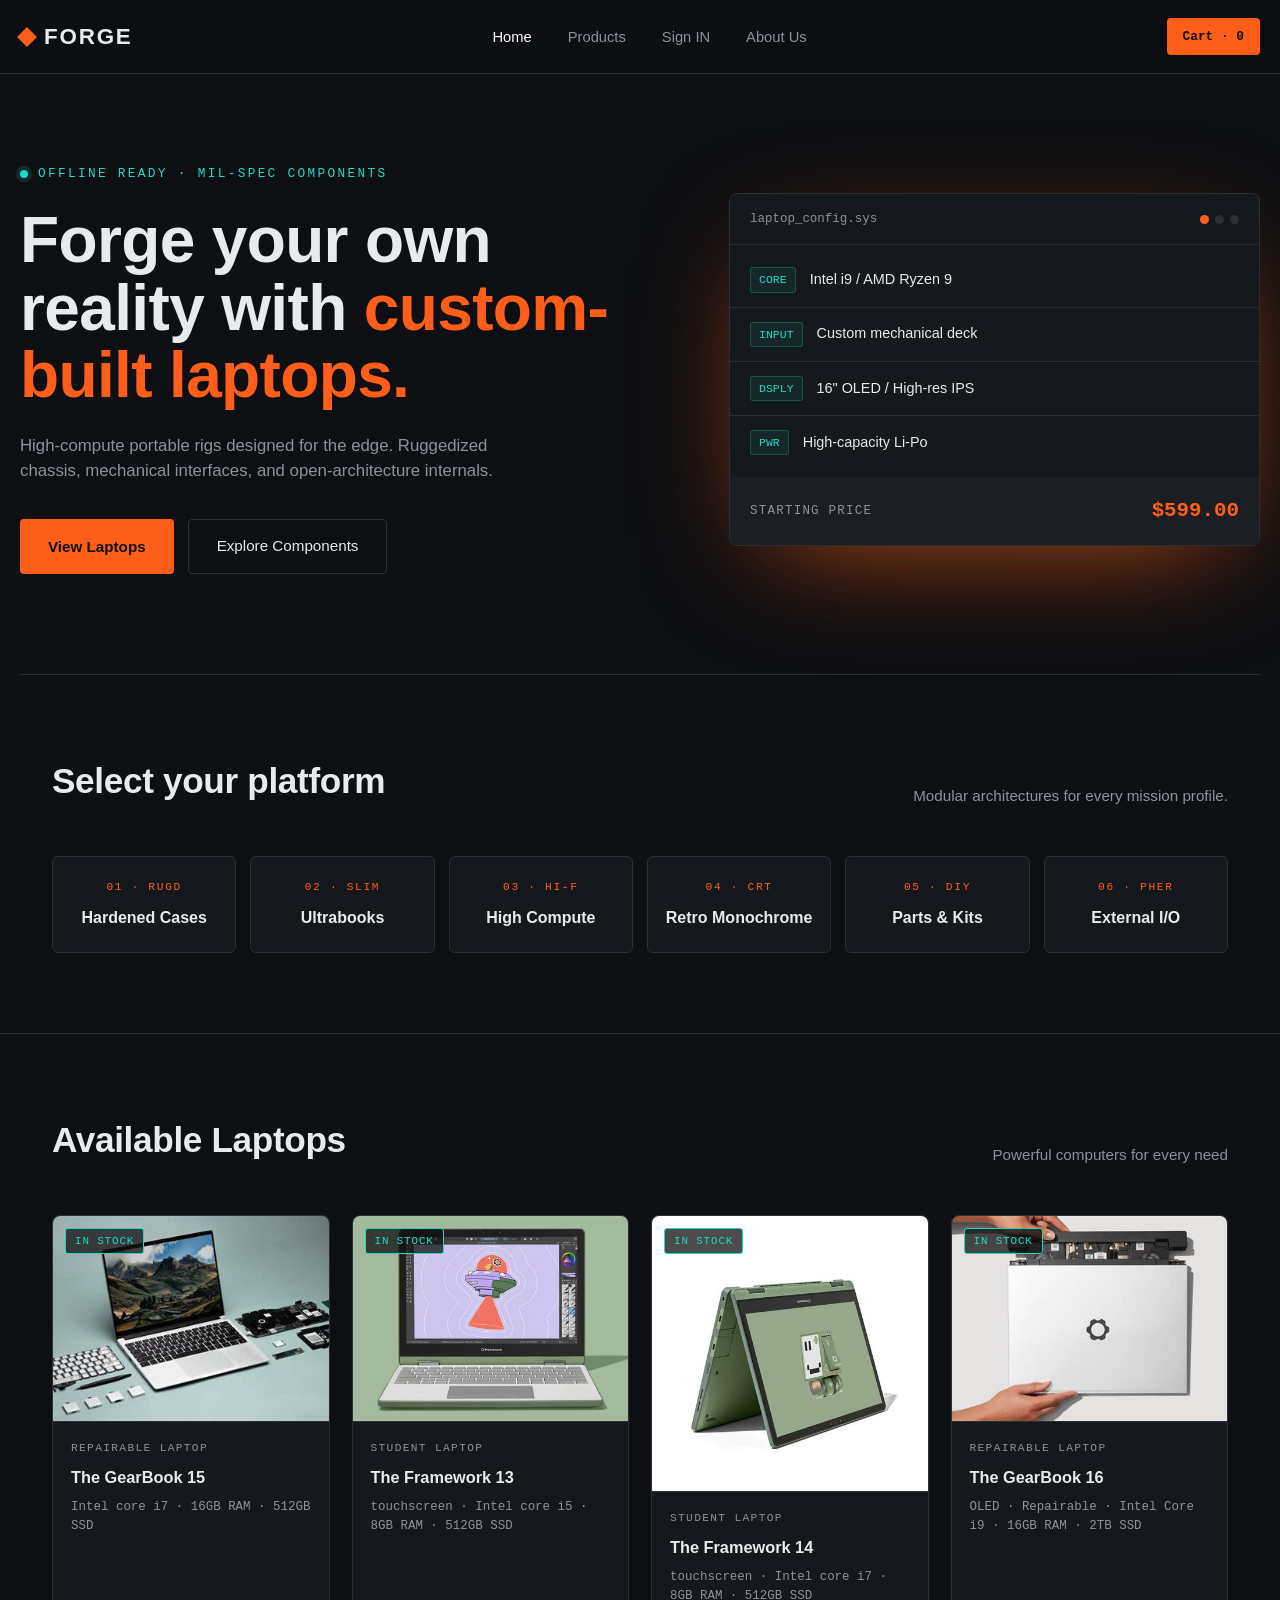
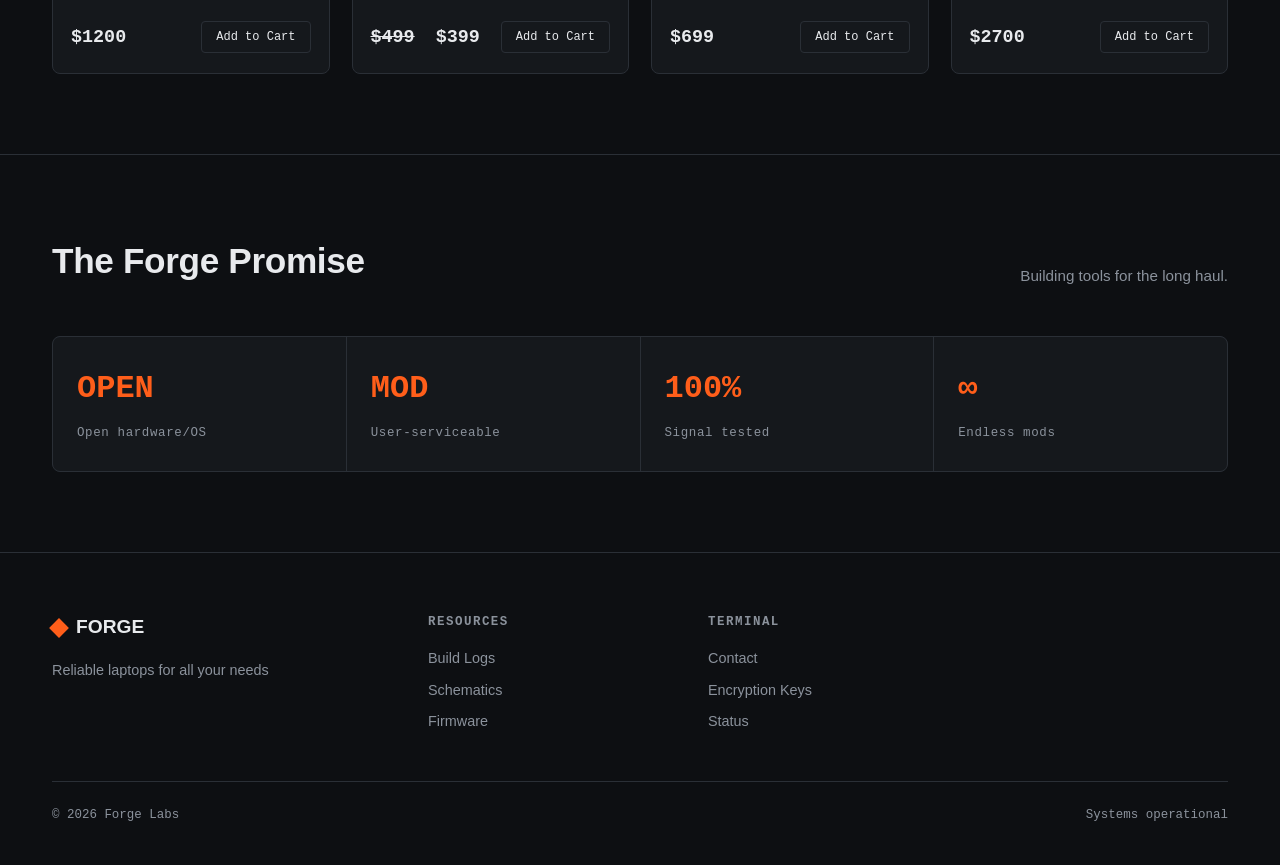
==== index.html @ afc095fb "finalizing the project" ====
<!doctype html>
<html lang="en">
    <head>
        <meta charset="UTF-8" />
        <meta name="viewport" content="width=device-width, initial-scale=1.0" />
        <title>FORGE — Laptops</title>
        <link rel="stylesheet" href="style.css" type="text/css" />
        <link rel="icon" href="public/favicon.svg" />
    </head>
    <body>
        <header>
            <div class="container nav">
                <a href="#top" class="logo">
                    <span class="logo-mark"></span>
                    FORGE
                </a>
                <nav class="nav-links">
                    <a href="index.html" style="color: #ffffff">Home</a>
                    <a href="Pages/shop.html">Products</a>
                    <a href="Pages/signin.html">Sign IN</a>
                    <a href="Pages/about.html">About Us</a>
                </nav>
                <div class="nav-actions">
                    <a href="Pages/cart.html" class="cart-btn"
                        >Cart · <span class="cart-count">0</span></a
                    >
                </div>
            </div>
        </header>

        <main id="top">
            <section class="hero container">
                <div>
                    <div class="eyebrow">
                        Offline ready · Mil-spec components
                    </div>
                    <h1>
                        Forge your own reality with
                        <span>custom-built laptops.</span>
                    </h1>
                    <p>
                        High-compute portable rigs designed for the edge.
                        Ruggedized chassis, mechanical interfaces, and
                        open-architecture internals.
                    </p>
                    <div class="hero-cta">
                        <button class="btn-primary">View Laptops</button>
                        <a href="#categories" class="btn-secondary"
                            >Explore Components</a
                        >
                    </div>
                </div>

                <div class="build-card">
                    <div class="build-card-head">
                        <span>laptop_config.sys</span>
                        <div class="dots">
                            <span></span><span></span><span></span>
                        </div>
                    </div>
                    <div class="build-rows">
                        <div class="build-row">
                            <span class="part-type">CORE</span>
                            <span class="part-name"
                                >Intel i9 / AMD Ryzen 9</span
                            >
                        </div>
                        <div class="build-row">
                            <span class="part-type">INPUT</span>
                            <span class="part-name"
                                >Custom mechanical deck</span
                            >
                        </div>
                        <div class="build-row">
                            <span class="part-type">DSPLY</span>
                            <span class="part-name"
                                >16" OLED / High-res IPS</span
                            >
                        </div>
                        <div class="build-row">
                            <span class="part-type">PWR</span>
                            <span class="part-name">High-capacity Li-Po</span>
                        </div>
                    </div>
                    <div class="build-total">
                        <span class="label">Starting price</span>
                        <span class="value">$599.00</span>
                    </div>
                </div>
            </section>

            <section class="section" id="categories">
                <div class="container">
                    <div class="section-head">
                        <h2>Select your platform</h2>
                        <p>Modular architectures for every mission profile.</p>
                    </div>
                    <div class="categories">
                        <a href="#products" class="category-card">
                            <span class="code">01 · RUGD</span>
                            <span class="name">Hardened Cases</span>
                        </a>
                        <a href="#products" class="category-card">
                            <span class="code">02 · SLIM</span>
                            <span class="name">Ultrabooks</span>
                        </a>
                        <a href="#products" class="category-card">
                            <span class="code">03 · HI-F</span>
                            <span class="name">High Compute</span>
                        </a>
                        <a href="#products" class="category-card">
                            <span class="code">04 · CRT</span>
                            <span class="name">Retro Monochrome</span>
                        </a>
                        <a href="#products" class="category-card">
                            <span class="code">05 · DIY</span>
                            <span class="name">Parts & Kits</span>
                        </a>
                        <a href="#products" class="category-card">
                            <span class="code">06 · PHER</span>
                            <span class="name">External I/O</span>
                        </a>
                    </div>
                </div>
            </section>

            <section class="section" id="products">
                <div class="container">
                    <div class="section-head">
                        <h2>Available Laptops</h2>
                        <p>Powerful computers for every need</p>
                    </div>
                    <div class="product-grid">
                        <article class="product-card">
                            <div class="product-image">
                                <img src="public/framework5.jpg" alt="Laptop" />
                                <span class="stock-tag">In stock</span>
                            </div>
                            <div class="product-info">
                                <span class="product-cat"
                                    >Repairable Laptop</span
                                >
                                <h3 class="product-name">The GearBook 15</h3>
                                <p class="product-specs">
                                    Intel core i7 · 16GB RAM · 512GB SSD
                                </p>
                                <div class="product-footer">
                                    <span class="product-price">$1200</span>
                                    <button class="add-btn">Add to Cart</button>
                                </div>
                            </div>
                        </article>

                        <article class="product-card">
                            <div class="product-image">
                                <img src="public/framework2.jpg" alt="Laptop" />
                                <span class="stock-tag">In stock</span>
                            </div>
                            <div class="product-info">
                                <span class="product-cat">Student Laptop</span>
                                <h3 class="product-name">The Framework 13</h3>
                                <p class="product-specs">
                                    touchscreen · Intel core i5 · 8GB RAM ·
                                    512GB SSD
                                </p>
                                <div class="product-footer">
                                    <s
                                        ><span class="product-price"
                                            >$499</span
                                        ></s
                                    >
                                    <span class="product-price">$399</span>
                                    <button class="add-btn">Add to Cart</button>
                                </div>
                            </div>
                        </article>

                        <article class="product-card">
                            <div class="product-image">
                                <img
                                    src="public/frameworkgreen.jpg"
                                    alt="Laptop"
                                />
                                <span class="stock-tag">In stock</span>
                            </div>
                            <div class="product-info">
                                <span class="product-cat">Student Laptop</span>
                                <h3 class="product-name">The Framework 14</h3>
                                <p class="product-specs">
                                    touchscreen · Intel core i7 · 8GB RAM ·
                                    512GB SSD
                                </p>
                                <div class="product-footer">
                                    <span class="product-price">$699</span>
                                    <button class="add-btn">Add to Cart</button>
                                </div>
                            </div>
                        </article>

                        <article class="product-card">
                            <div class="product-image">
                                <img src="public/framework4.jpg" alt="Laptop" />
                                <span class="stock-tag">In stock</span>
                            </div>
                            <div class="product-info">
                                <span class="product-cat"
                                    >Repairable Laptop</span
                                >
                                <h3 class="product-name">The GearBook 16</h3>
                                <p class="product-specs">
                                    OLED · Repairable · Intel Core i9 · 16GB RAM
                                    · 2TB SSD
                                </p>
                                <div class="product-footer">
                                    <span class="product-price">$2700</span>
                                    <button class="add-btn">Add to Cart</button>
                                </div>
                            </div>
                        </article>
                    </div>
                </div>
            </section>

            <section class="section" id="specs">
                <div class="container">
                    <div class="section-head">
                        <h2>The Forge Promise</h2>
                        <p>Building tools for the long haul.</p>
                    </div>
                    <div class="specs-strip">
                        <div class="spec-item">
                            <span class="num">OPEN</span>
                            <span class="label">Open hardware/OS</span>
                        </div>
                        <div class="spec-item">
                            <span class="num">MOD</span>
                            <span class="label">User-serviceable</span>
                        </div>
                        <div class="spec-item">
                            <span class="num">100%</span>
                            <span class="label">Signal tested</span>
                        </div>
                        <div class="spec-item">
                            <span class="num">∞</span>
                            <span class="label">Endless mods</span>
                        </div>
                    </div>
                </div>
            </section>
        </main>

        <footer id="contact">
            <div class="container">
                <div class="footer-grid">
                    <div>
                        <h3><span class="logo-mark"></span> FORGE</h3>
                        <p>Reliable laptops for all your needs</p>
                    </div>
                    <div class="footer-col">
                        <h4>Resources</h4>
                        <ul>
                            <li><a href="#">Build Logs</a></li>
                            <li><a href="#">Schematics</a></li>
                            <li><a href="#">Firmware</a></li>
                        </ul>
                    </div>
                    <div class="footer-col">
                        <h4>Terminal</h4>
                        <ul>
                            <li><a href="#">Contact</a></li>
                            <li><a href="#">Encryption Keys</a></li>
                            <li><a href="#">Status</a></li>
                        </ul>
                    </div>
                </div>
                <div class="footer-bottom">
                    <span>© 2026 Forge Labs</span>
                    <span>Systems operational</span>
                </div>
            </div>
        </footer>
        <script src="../src/script.js?v=2"></script>
    </body>
</html>
---- style.css ----
:root {
    --bg: #0d0f12;
    --bg-panel: #15181c;
    --bg-panel-2: #1b1f24;
    --line: #2a2f36;
    --text: #e8eaed;
    --text-dim: #8b929c;
    --accent: #ff5e1a;
    --accent-dim: #ad3f12;
    --teal: #1fd9c4;
    --font-display: "Space Grotesk", sans-serif;
    --font-body: "Inter", sans-serif;
    --font-mono: "JetBrains Mono", monospace;
}

* {
    margin: 0;
    padding: 0;
    box-sizing: border-box;
}

html {
    scroll-behavior: smooth;
}

body {
    background: var(--bg);
    color: var(--text);
    font-family: var(--font-body);
    line-height: 1.5;
}

a {
    color: inherit;
    text-decoration: none;
}

img {
    max-width: 100%;
    display: block;
}

:focus-visible {
    outline: 2px solid var(--accent);
    outline-offset: 2px;
}

.container {
    max-width: 1240px;
    margin: 0 auto;
    padding: 0 32px;
}

header {
    position: sticky;
    top: 0;
    z-index: 100;
    background: rgba(13, 15, 18, 0.9);
    backdrop-filter: blur(10px);
    border-bottom: 1px solid var(--line);
}

.nav {
    display: flex;
    align-items: center;
    justify-content: space-between;
    padding: 18px 0;
}

.logo {
    font-family: var(--font-display);
    font-weight: 700;
    font-size: 1.4rem;
    letter-spacing: 0.08em;
    display: flex;
    align-items: center;
    gap: 10px;
}

.logo-mark {
    width: 14px;
    height: 14px;
    background: var(--accent);
    transform: rotate(45deg);
    flex-shrink: 0;
}

.nav-links {
    display: flex;
    gap: 36px;
    font-size: 0.92rem;
    color: var(--text-dim);
}

.nav-links a {
    transition: color 0.15s ease;
}
.nav-links a:hover {
    color: var(--text);
}

.nav-actions {
    display: flex;
    align-items: center;
    gap: 18px;
}

.icon-btn {
    font-family: var(--font-mono);
    font-size: 0.8rem;
    color: var(--text-dim);
    border: 1px solid var(--line);
    padding: 8px 14px;
    border-radius: 4px;
    transition:
        border-color 0.15s ease,
        color 0.15s ease;
}
.icon-btn:hover {
    border-color: var(--accent);
    color: var(--text);
}

.cart-btn {
    font-family: var(--font-mono);
    font-size: 0.8rem;
    background: var(--accent);
    color: #0d0f12;
    padding: 9px 16px;
    border-radius: 4px;
    font-weight: 700;
    border: none;
    cursor: pointer;
    transition: background 0.15s ease;
}
.cart-btn:hover {
    background: #ff7438;
}

.hero {
    display: grid;
    grid-template-columns: 1.1fr 0.9fr;
    gap: 60px;
    align-items: center;
    padding: 90px 0 100px;
    border-bottom: 1px solid var(--line);
}

.eyebrow {
    font-family: var(--font-mono);
    color: var(--teal);
    font-size: 0.8rem;
    letter-spacing: 0.18em;
    text-transform: uppercase;
    display: flex;
    align-items: center;
    gap: 10px;
    margin-bottom: 24px;
}
.eyebrow::before {
    content: "";
    display: inline-block;
    width: 8px;
    height: 8px;
    background: var(--teal);
    border-radius: 50%;
    box-shadow: 0 0 0 4px rgba(31, 217, 196, 0.15);
}

.hero h1 {
    font-family: var(--font-display);
    font-size: clamp(2.6rem, 5vw, 4.4rem);
    font-weight: 700;
    line-height: 1.05;
    letter-spacing: -0.01em;
    margin-bottom: 24px;
}

.hero h1 span {
    color: var(--accent);
}

.hero p {
    color: var(--text-dim);
    font-size: 1.05rem;
    max-width: 480px;
    margin-bottom: 36px;
}

.hero-cta {
    display: flex;
    gap: 14px;
}

.btn-primary {
    background: var(--accent);
    color: #0d0f12;
    font-weight: 600;
    padding: 15px 28px;
    border-radius: 4px;
    border: none;
    font-size: 0.95rem;
    cursor: pointer;
    transition:
        background 0.15s ease,
        transform 0.15s ease;
}
.btn-primary:hover {
    background: #ff7438;
    transform: translateY(-1px);
}

.btn-secondary {
    border: 1px solid var(--line);
    color: var(--text);
    padding: 15px 28px;
    border-radius: 4px;
    font-size: 0.95rem;
    font-weight: 500;
    transition: border-color 0.15s ease;
}
.btn-secondary:hover {
    border-color: var(--text-dim);
}

.build-card {
    background: var(--bg-panel);
    border: 1px solid var(--line);
    border-radius: 8px;
    overflow: hidden;
    box-shadow: 0px 30px 120px -40px rgba(254, 94, 26, 0.79);
}

.build-card-head {
    display: flex;
    justify-content: space-between;
    align-items: center;
    padding: 16px 20px;
    border-bottom: 1px solid var(--line);
    font-family: var(--font-mono);
    font-size: 0.78rem;
    color: var(--text-dim);
}

.build-card-head .dots {
    display: flex;
    gap: 6px;
}
.build-card-head .dots span {
    width: 9px;
    height: 9px;
    border-radius: 50%;
    background: var(--line);
}
.build-card-head .dots span:first-child {
    background: var(--accent);
}

.build-rows {
    padding: 8px 0;
}

.build-row {
    display: flex;
    justify-content: space-between;
    align-items: center;
    padding: 14px 20px;
    border-bottom: 1px solid var(--line);
    font-size: 0.9rem;
}
.build-row:last-of-type {
    border-bottom: none;
}

.build-row .part-type {
    font-family: var(--font-mono);
    font-size: 0.72rem;
    color: var(--teal);
    background: rgba(31, 217, 196, 0.08);
    border: 1px solid rgba(31, 217, 196, 0.25);
    padding: 3px 8px;
    border-radius: 3px;
    margin-right: 14px;
    flex-shrink: 0;
}

.build-row .part-name {
    flex: 1;
    color: var(--text);
}

.build-row .part-price {
    font-family: var(--font-mono);
    color: var(--text-dim);
}

.build-total {
    display: flex;
    justify-content: space-between;
    align-items: center;
    padding: 18px 20px;
    background: var(--bg-panel-2);
    font-family: var(--font-mono);
}

.build-total .label {
    font-size: 0.78rem;
    color: var(--text-dim);
    letter-spacing: 0.1em;
    text-transform: uppercase;
}

.build-total .value {
    font-size: 1.3rem;
    font-weight: 700;
    color: var(--accent);
}

.section {
    padding: 80px 0;
    border-bottom: 1px solid var(--line);
}

.section-head {
    display: flex;
    justify-content: space-between;
    align-items: flex-end;
    margin-bottom: 48px;
    gap: 24px;
    flex-wrap: wrap;
}

.section-head h2 {
    font-family: var(--font-display);
    font-size: 2.2rem;
    font-weight: 700;
    letter-spacing: -0.01em;
}

.section-head p {
    color: var(--text-dim);
    max-width: 420px;
    font-size: 0.95rem;
}

.categories {
    display: grid;
    grid-template-columns: repeat(6, 1fr);
    gap: 14px;
}

.category-card {
    background: var(--bg-panel);
    border: 1px solid var(--line);
    border-radius: 6px;
    padding: 22px 16px;
    text-align: center;
    transition:
        border-color 0.15s ease,
        transform 0.15s ease;
}
.category-card:hover {
    border-color: var(--accent);
    transform: translateY(-3px);
}

.category-card .code {
    font-family: var(--font-mono);
    font-size: 0.7rem;
    color: var(--accent);
    letter-spacing: 0.15em;
    display: block;
    margin-bottom: 10px;
}

.category-card .name {
    font-family: var(--font-display);
    font-weight: 600;
    font-size: 1rem;
}

.product-grid {
    display: grid;
    grid-template-columns: repeat(4, 1fr);
    gap: 22px;
}

.product-card {
    background: var(--bg-panel);
    border: 1px solid var(--line);
    border-radius: 8px;
    overflow: hidden;
    display: flex;
    flex-direction: column;
    transition:
        border-color 0.15s ease,
        transform 0.15s ease;
}
.product-card:hover {
    border-color: #3a4148;
    transform: translateY(-4px);
}

.product-image {
    aspect-ratio: 4/3;
    background: #010101;
    position: relative;
    display: flex;
    align-items: center;
    justify-content: center;
    border-bottom: 1px solid var(--line);
}

.product-image::before {
    content: attr(data-glyph);
    font-family: var(--font-display);
    font-size: 3rem;
    font-weight: 700;
    color: var(--line);
}

.product-image img {
    width: 100%;
    height: 100%;
    object-fit: cover;
    padding: 0px;
    transition: transform 0.3s ease;
}

.product-card:hover .product-image img {
    transform: scale(1.04);
}

.product-image::after {
    content: "";
    position: absolute;
    inset: 0;
    background: radial-gradient(
        ellipse at center,
        transparent 100%,
        rgba(13, 15, 18, 0.1) 100%
    );
    pointer-events: none;
}

.stock-tag {
    position: absolute;
    top: 12px;
    left: 12px;
    font-family: var(--font-mono);
    font-size: 0.68rem;
    letter-spacing: 0.08em;
    text-transform: uppercase;
    padding: 4px 9px;
    border-radius: 3px;
    background: rgba(16, 16, 16, 0.75);
    border: 1px solid rgba(31, 217, 196, 1);
    color: var(--teal);
}

.stock-tag.low {
    background: rgba(16, 16, 16, 0.75);
    border-color: rgba(255, 96, 26, 0.5);
    color: var(--accent);
}

.product-info {
    padding: 18px 18px 20px;
    display: flex;
    flex-direction: column;
    gap: 10px;
    flex: 1;
}

.product-cat {
    font-family: var(--font-mono);
    font-size: 0.7rem;
    color: var(--text-dim);
    letter-spacing: 0.12em;
    text-transform: uppercase;
}

.product-name {
    font-family: var(--font-display);
    font-weight: 600;
    font-size: 1.02rem;
    line-height: 1.3;
}

.product-specs {
    font-family: var(--font-mono);
    font-size: 0.78rem;
    color: var(--text-dim);
}

.product-footer {
    margin-top: auto;
    display: flex;
    justify-content: space-between;
    align-items: center;
    padding-top: 6px;
}

.product-price {
    font-family: var(--font-mono);
    font-size: 1.15rem;
    font-weight: 700;
}

.add-btn {
    font-family: var(--font-mono);
    font-size: 0.75rem;
    background: transparent;
    border: 1px solid var(--line);
    color: var(--text);
    padding: 8px 14px;
    border-radius: 4px;
    cursor: pointer;
    transition: all 0.15s ease;
}
.add-btn:hover {
    border-color: var(--accent);
    color: var(--accent);
}

.specs-strip {
    display: grid;
    grid-template-columns: repeat(4, 1fr);
    gap: 1px;
    background: var(--line);
    border: 1px solid var(--line);
    border-radius: 8px;
    overflow: hidden;
}

.spec-item {
    background: var(--bg-panel);
    padding: 28px 24px;
}

.spec-item .num {
    font-family: var(--font-mono);
    color: var(--accent);
    font-size: 2rem;
    font-weight: 700;
    display: block;
    margin-bottom: 6px;
}

.spec-item .label {
    font-family: var(--font-mono);
    font-size: 0.78rem;
    color: var(--text-dim);
    letter-spacing: 0.05em;
}

footer {
    padding: 60px 0 40px;
}

.footer-grid {
    display: grid;
    grid-template-columns: 1.4fr 1fr 1fr 1fr;
    gap: 40px;
    margin-bottom: 48px;
}

.footer-grid h3 {
    font-family: var(--font-display);
    font-size: 1.2rem;
    margin-bottom: 18px;
    display: flex;
    align-items: center;
    gap: 10px;
}

.footer-grid p {
    color: var(--text-dim);
    font-size: 0.9rem;
    max-width: 280px;
}

.footer-col h4 {
    font-family: var(--font-mono);
    font-size: 0.78rem;
    color: var(--text-dim);
    letter-spacing: 0.12em;
    text-transform: uppercase;
    margin-bottom: 16px;
}

.footer-col ul {
    list-style: none;
    display: flex;
    flex-direction: column;
    gap: 10px;
    font-size: 0.9rem;
}

.footer-col a {
    color: var(--text-dim);
    transition: color 0.15s ease;
}
.footer-col a:hover {
    color: var(--text);
}

.footer-bottom {
    border-top: 1px solid var(--line);
    padding-top: 24px;
    display: flex;
    justify-content: space-between;
    align-items: center;
    font-family: var(--font-mono);
    font-size: 0.78rem;
    color: var(--text-dim);
}

@media (max-width: 1024px) {
    .hero {
        grid-template-columns: 1fr;
        padding: 60px 0;
    }
    .hero p {
        max-width: none;
    }
    .categories {
        grid-template-columns: repeat(3, 1fr);
    }
    .product-grid {
        grid-template-columns: repeat(2, 1fr);
    }
    .specs-strip {
        grid-template-columns: repeat(2, 1fr);
    }
    .footer-grid {
        grid-template-columns: 1fr 1fr;
    }
    .nav-links {
        display: none;
    }
}

@media (max-width: 600px) {
    .container {
        padding: 0 20px;
    }
    .categories {
        grid-template-columns: repeat(2, 1fr);
    }
    .product-grid {
        grid-template-columns: 1fr;
    }
    .specs-strip {
        grid-template-columns: 1fr;
    }
    .footer-grid {
        grid-template-columns: 1fr;
    }
    .footer-bottom {
        flex-direction: column;
        gap: 10px;
        align-items: flex-start;
    }
    .hero-cta {
        flex-direction: column;
    }
    .btn-primary,
    .btn-secondary {
        text-align: center;
    }
}

@media (prefers-reduced-motion: reduce) {
    * {
        transition: none !important;
        scroll-behavior: auto !important;
    }
}
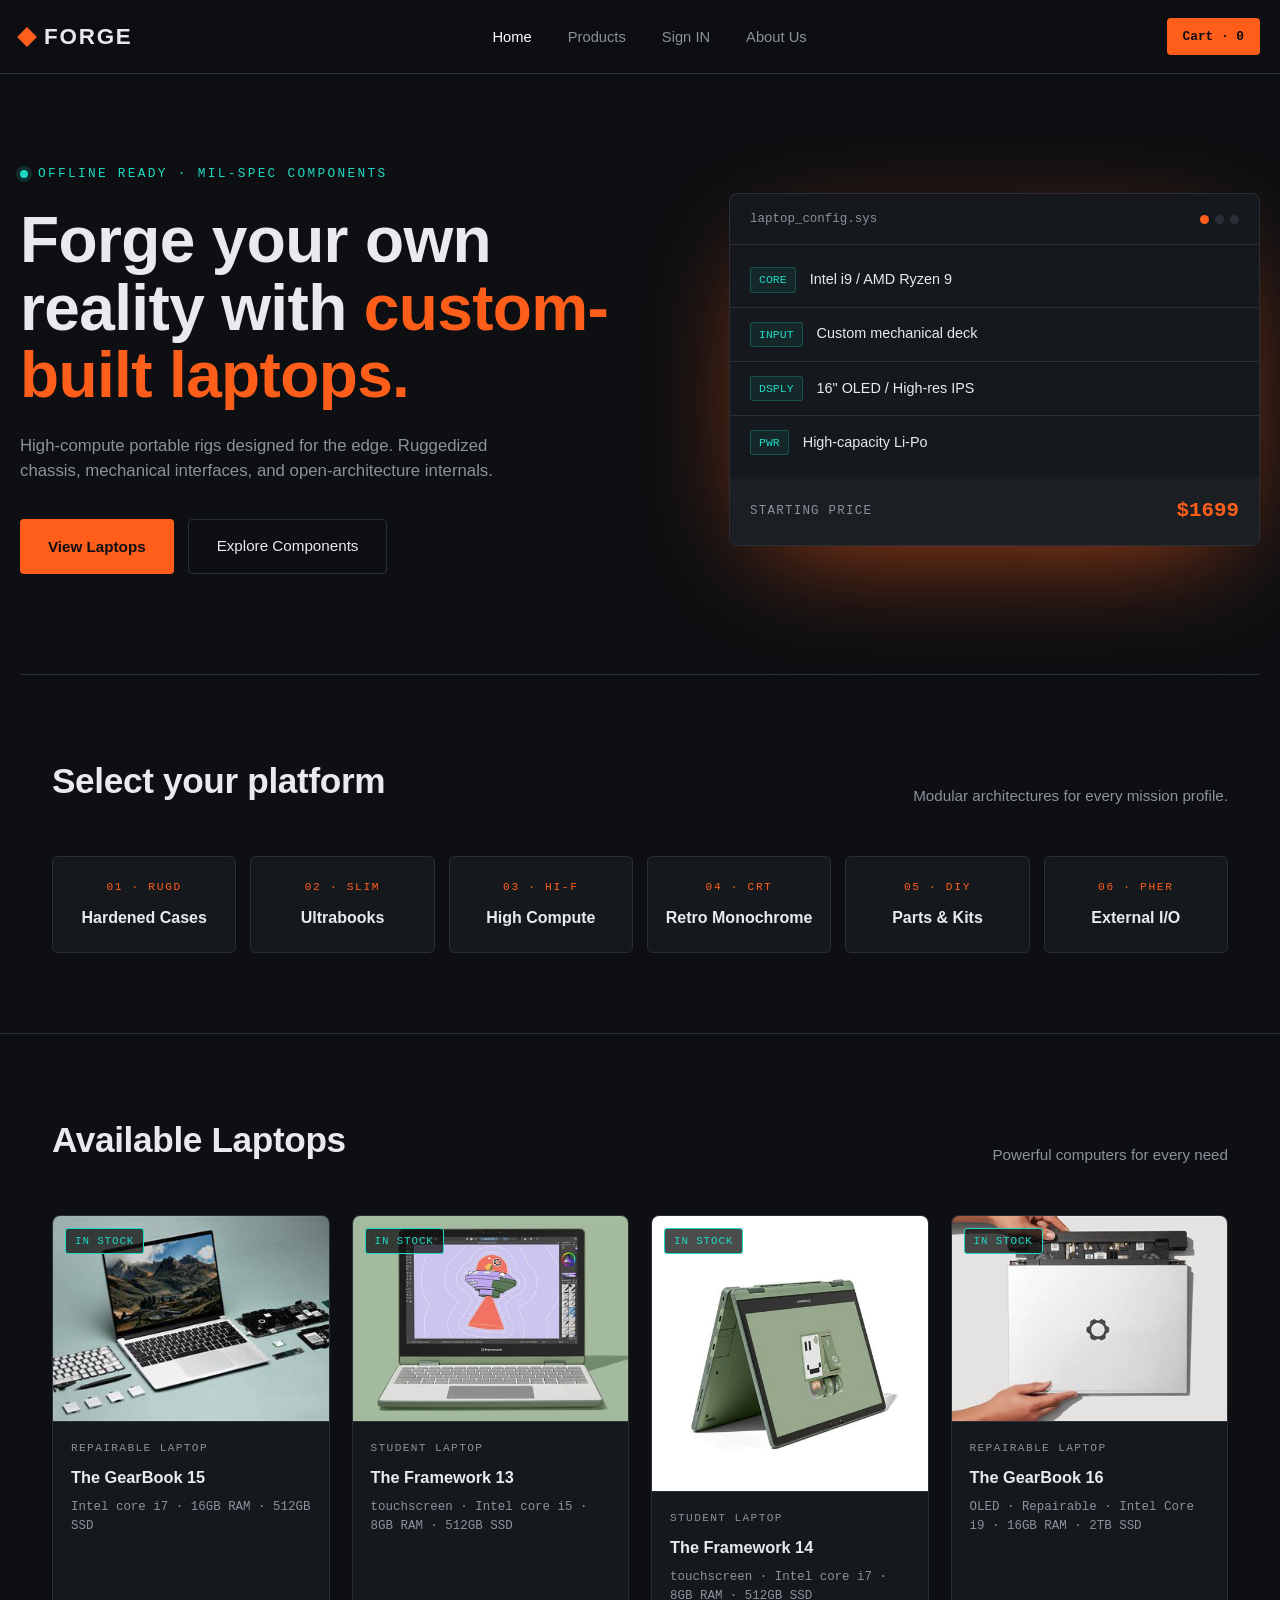
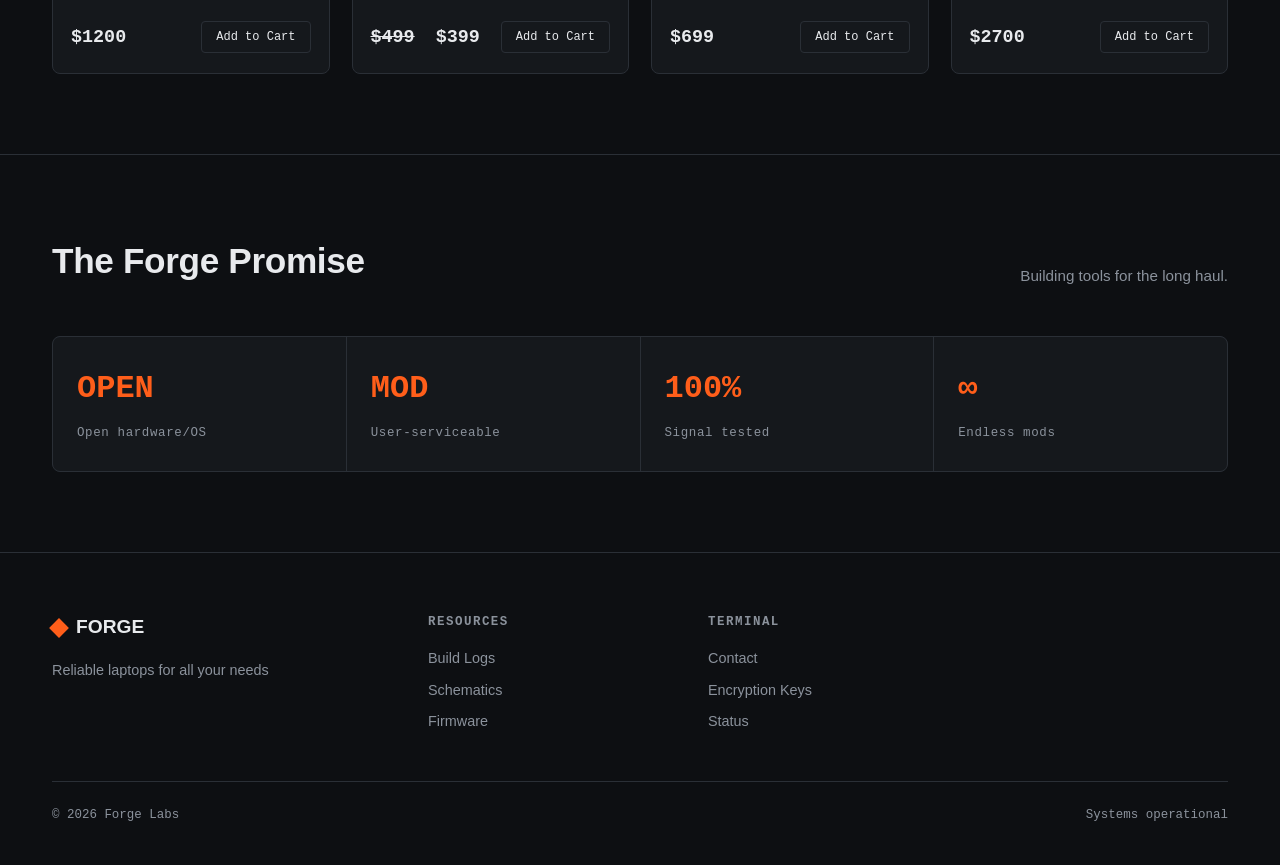
==== commit 43bea3fe: "Update Price" ====
--- a/index.html
+++ b/index.html
@@ -84,7 +84,7 @@
                     </div>
                     <div class="build-total">
                         <span class="label">Starting price</span>
-                        <span class="value">$599.00</span>
+                        <span class="value">$1699</span>
                     </div>
                 </div>
             </section>
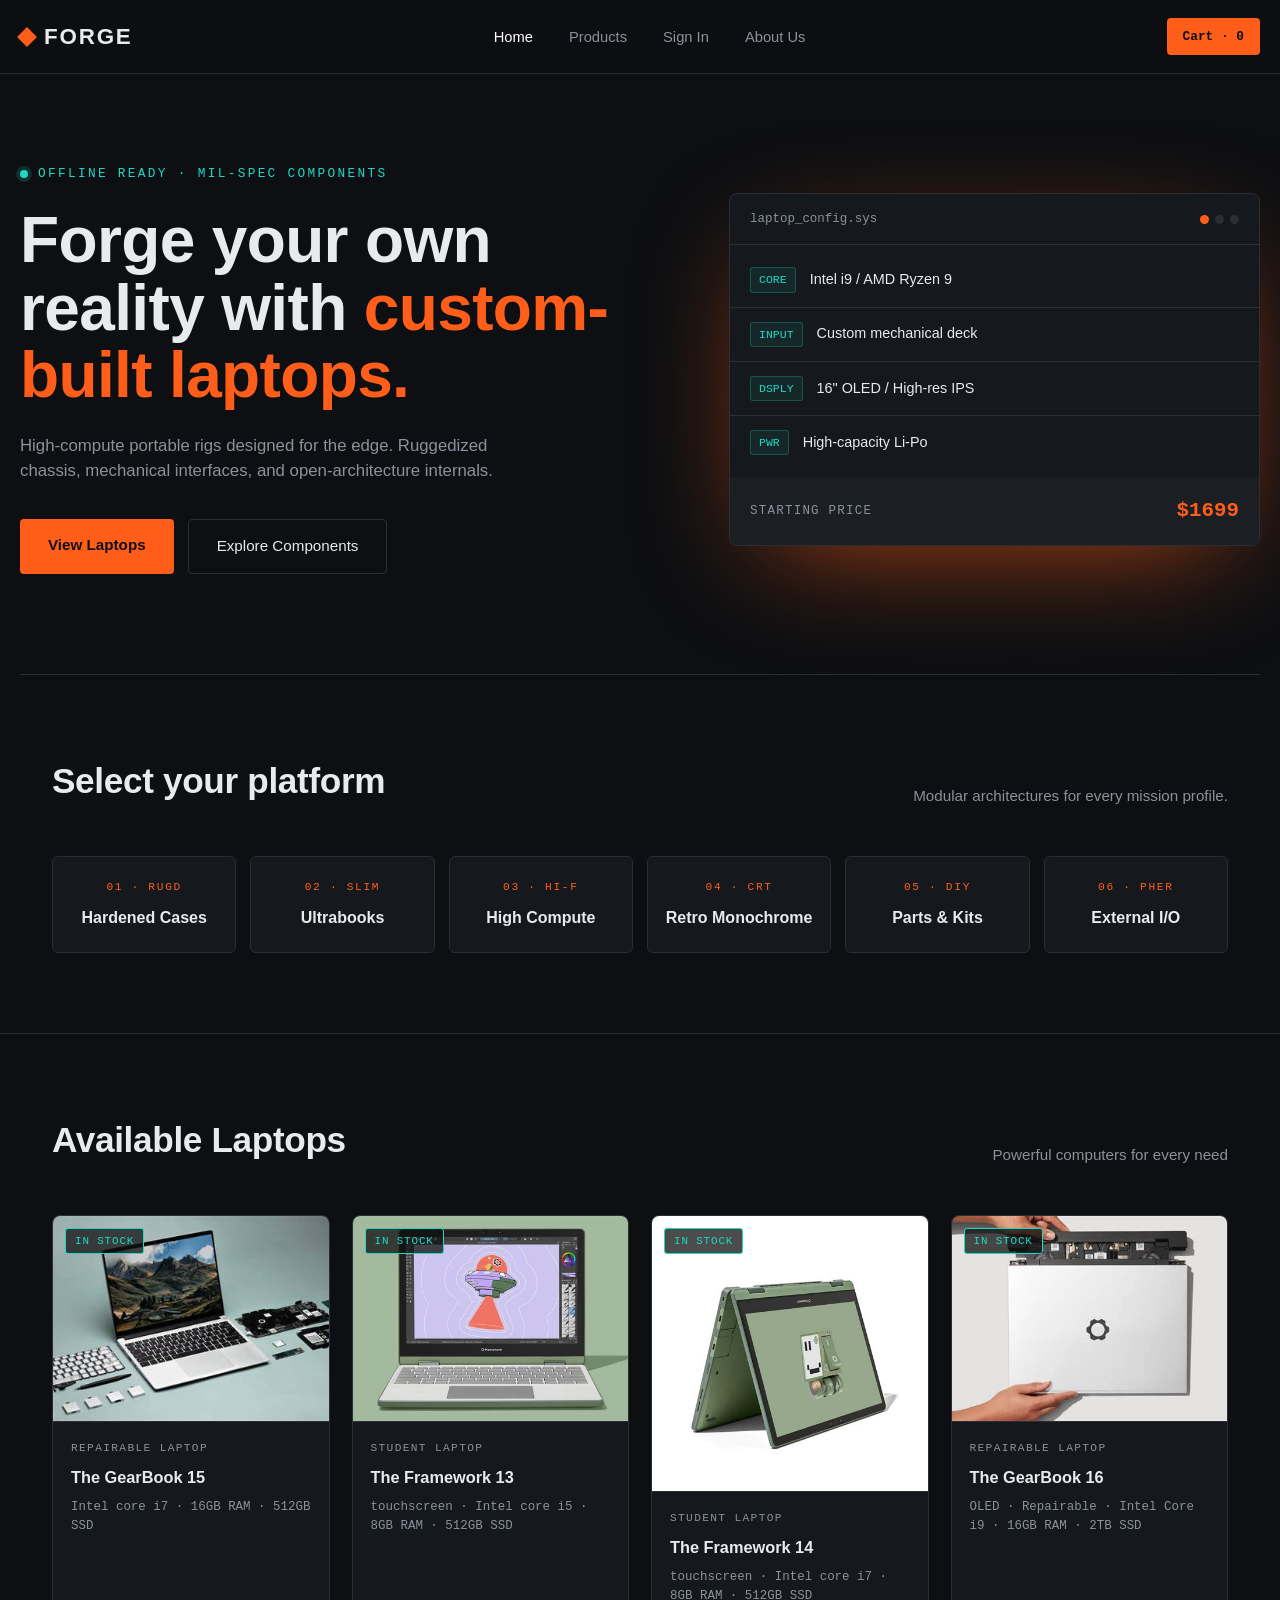
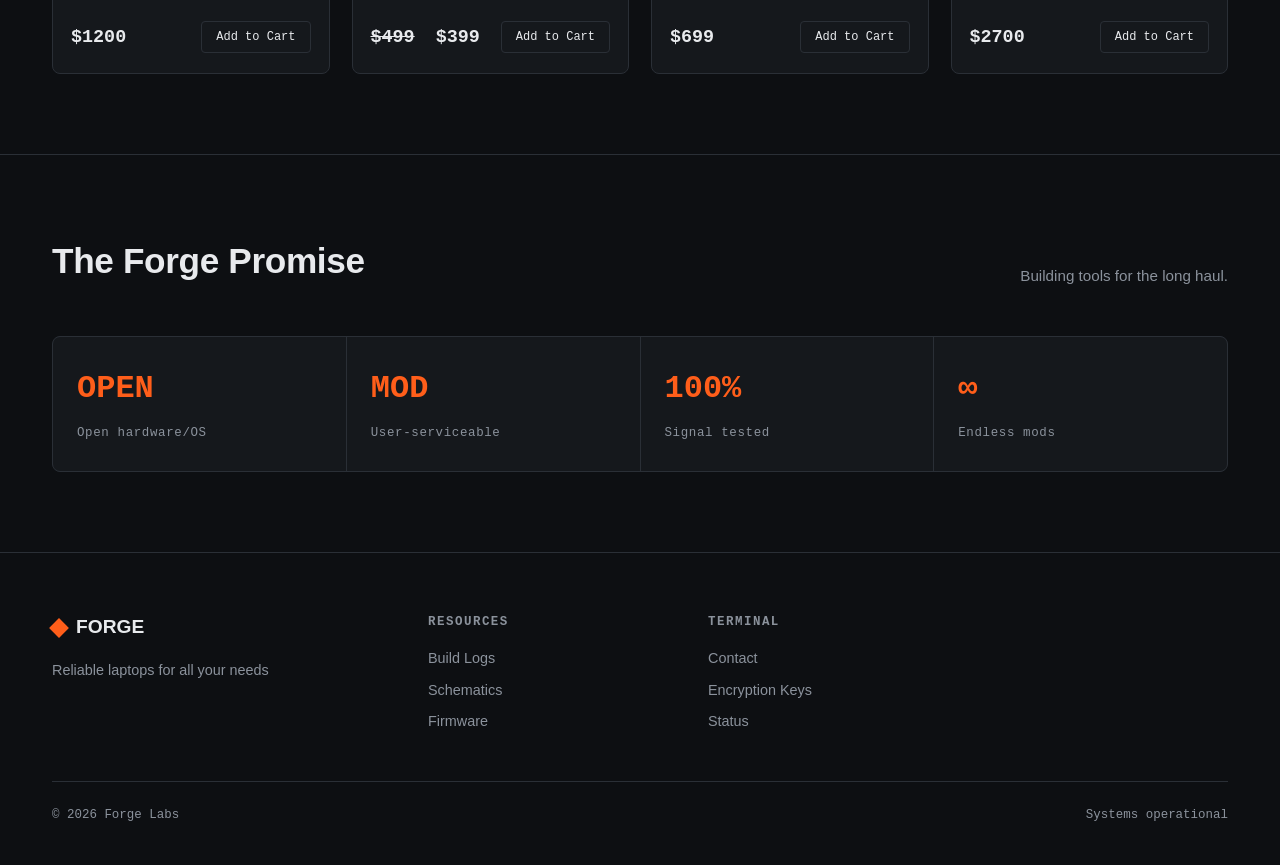
==== commit 200c709a: "trying claude solution" ====
--- a/index.html
+++ b/index.html
@@ -4,24 +4,24 @@
         <meta charset="UTF-8" />
         <meta name="viewport" content="width=device-width, initial-scale=1.0" />
         <title>FORGE — Laptops</title>
-        <link rel="stylesheet" href="style.css" type="text/css" />
-        <link rel="icon" href="public/favicon.svg" />
+        <link rel="stylesheet" href="/style.css" type="text/css" />
+        <link rel="icon" href="favicon.svg" />
     </head>
     <body>
         <header>
             <div class="container nav">
-                <a href="#top" class="logo">
+                <a href="index.html" class="logo">
                     <span class="logo-mark"></span>
                     FORGE
                 </a>
                 <nav class="nav-links">
-                    <a href="index.html" style="color: #ffffff">Home</a>
-                    <a href="Pages/shop.html">Products</a>
-                    <a href="Pages/signin.html">Sign IN</a>
-                    <a href="Pages/about.html">About Us</a>
+                    <a href="/index.html" style="color: #ffffff">Home</a>
+                    <a href="/Pages/shop.html">Products</a>
+                    <a href="/Pages/signin.html">Sign In</a>
+                    <a href="/Pages/about.html">About Us</a>
                 </nav>
                 <div class="nav-actions">
-                    <a href="Pages/cart.html" class="cart-btn"
+                    <a href="/Pages/cart.html" class="cart-btn"
                         >Cart · <span class="cart-count">0</span></a
                     >
                 </div>
@@ -44,7 +44,7 @@
                         open-architecture internals.
                     </p>
                     <div class="hero-cta">
-                        <button class="btn-primary">View Laptops</button>
+                        <a href="/Pages/shop.html" class="btn-primary" style="text-decoration:none;">View Laptops</a>
                         <a href="#categories" class="btn-secondary"
                             >Explore Components</a
                         >
@@ -133,7 +133,10 @@
                     <div class="product-grid">
                         <article class="product-card">
                             <div class="product-image">
-                                <img src="public/framework5.jpg" alt="Laptop" />
+                                <img
+                                    src="/public/framework5.jpg"
+                                    alt="Laptop"
+                                />
                                 <span class="stock-tag">In stock</span>
                             </div>
                             <div class="product-info">
@@ -153,7 +156,10 @@
 
                         <article class="product-card">
                             <div class="product-image">
-                                <img src="public/framework2.jpg" alt="Laptop" />
+                                <img
+                                    src="/public/framework2.jpg"
+                                    alt="Laptop"
+                                />
                                 <span class="stock-tag">In stock</span>
                             </div>
                             <div class="product-info">
@@ -178,7 +184,7 @@
                         <article class="product-card">
                             <div class="product-image">
                                 <img
-                                    src="public/frameworkgreen.jpg"
+                                    src="/public/frameworkgreen.jpg"
                                     alt="Laptop"
                                 />
                                 <span class="stock-tag">In stock</span>
@@ -199,7 +205,10 @@
 
                         <article class="product-card">
                             <div class="product-image">
-                                <img src="public/framework4.jpg" alt="Laptop" />
+                                <img
+                                    src="/public/framework4.jpg"
+                                    alt="Laptop"
+                                />
                                 <span class="stock-tag">In stock</span>
                             </div>
                             <div class="product-info">
@@ -279,6 +288,6 @@
                 </div>
             </div>
         </footer>
-        <script src="../src/script.js?v=2"></script>
+        <script src="/src/script.js?v=2"></script>
     </body>
 </html>
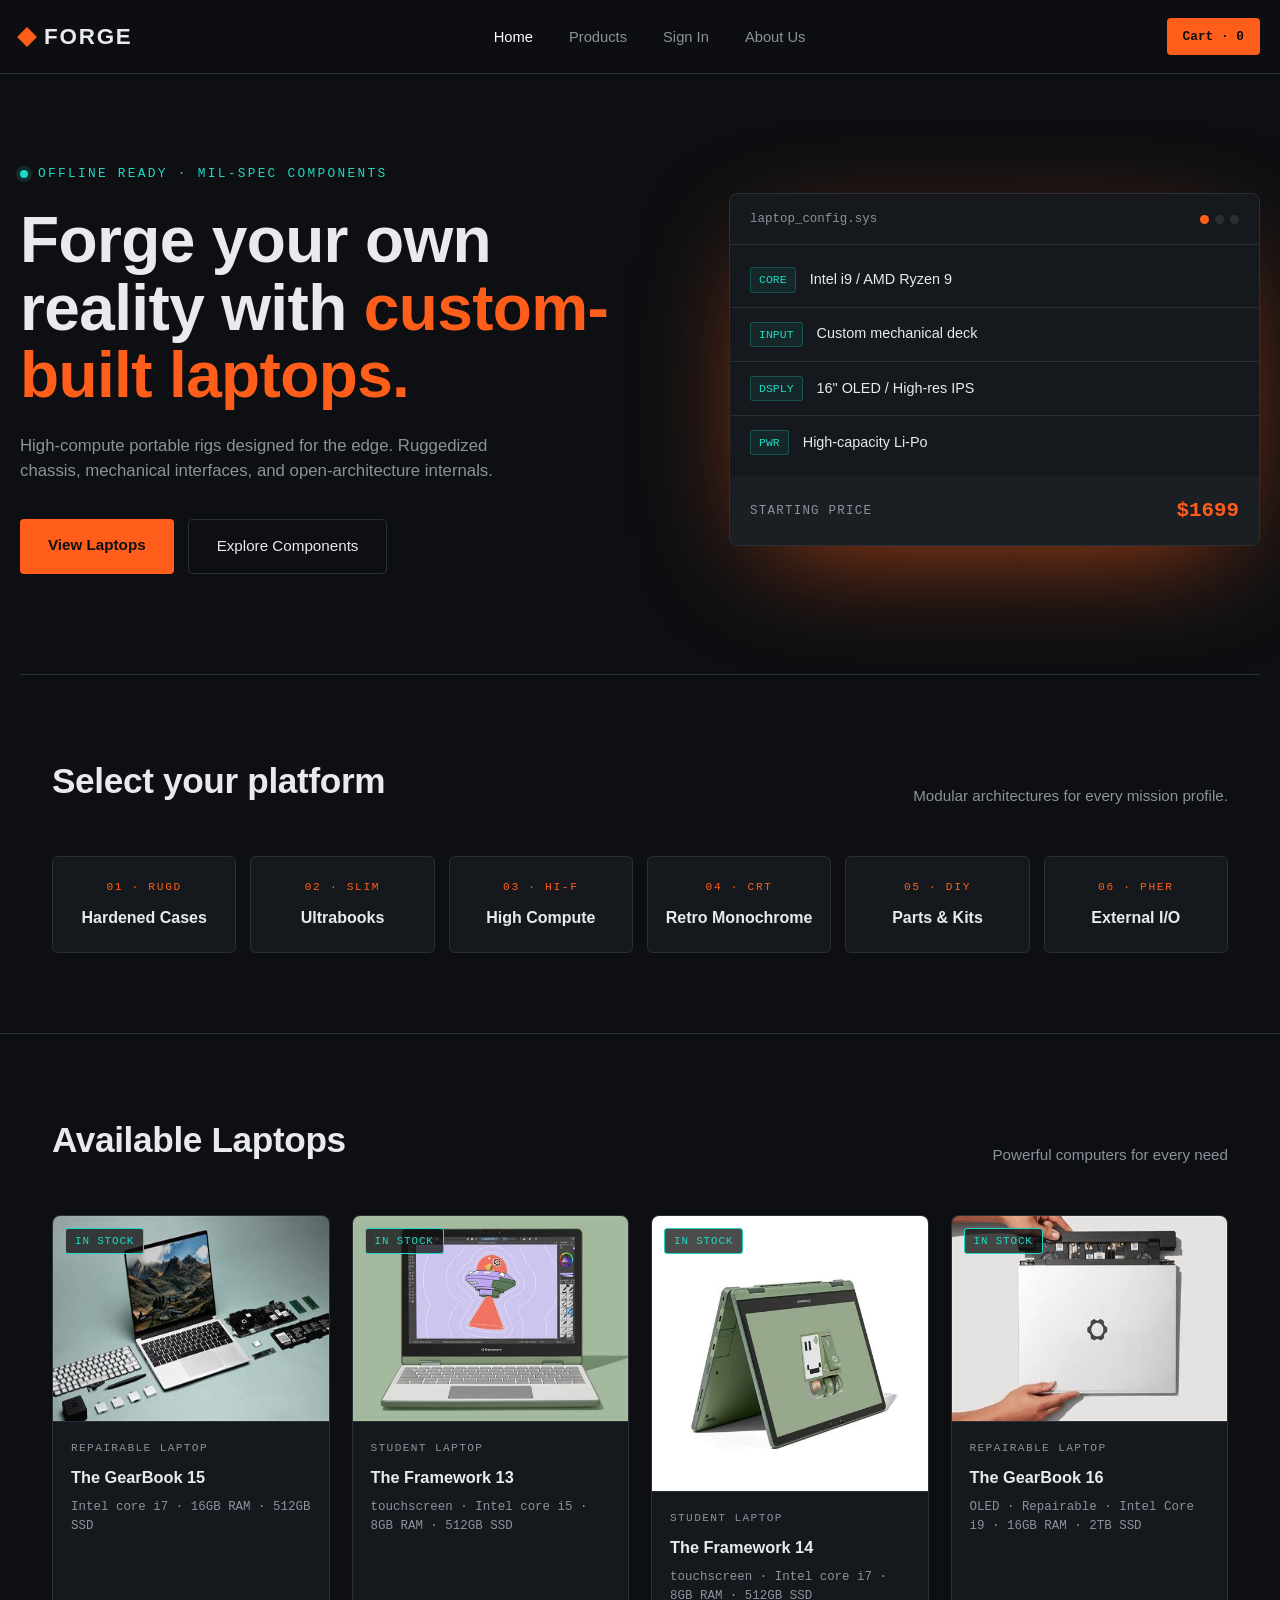
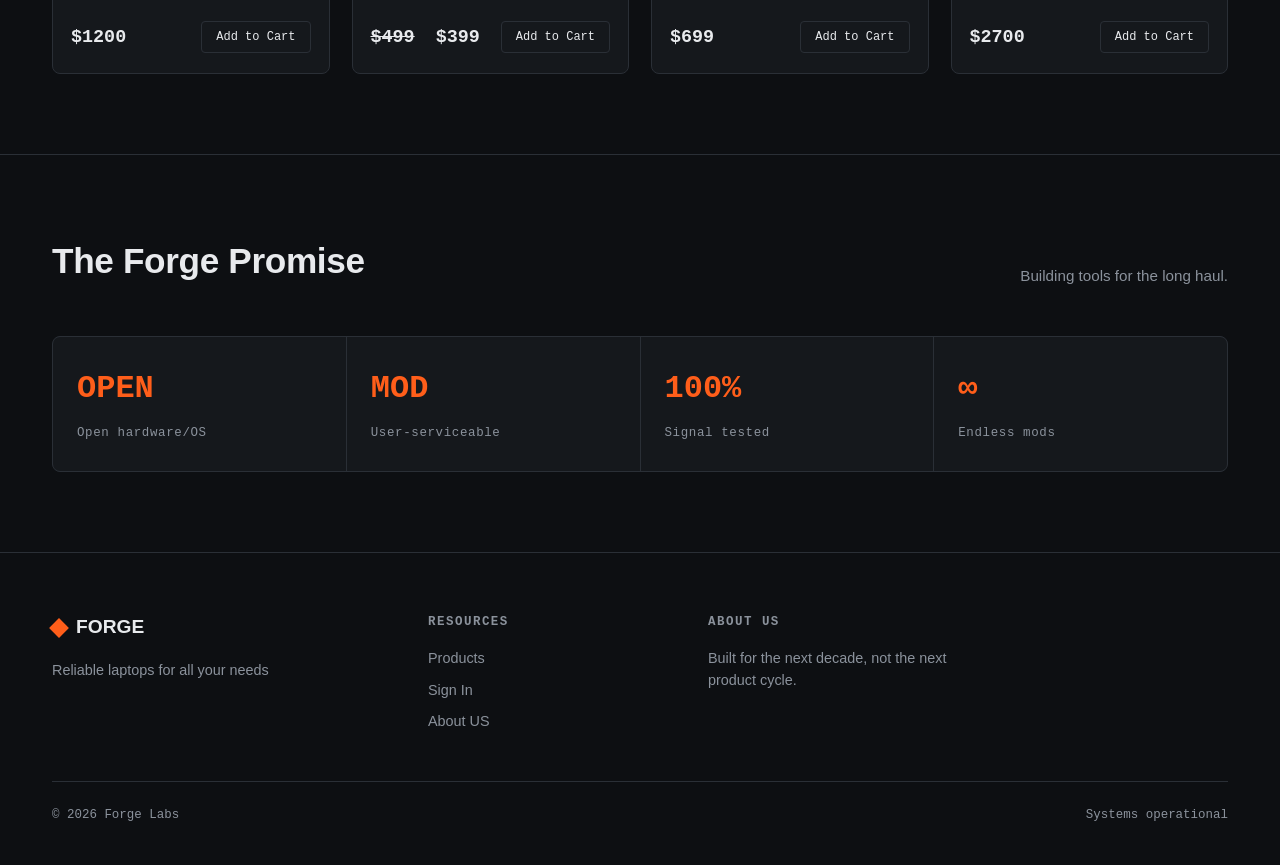
==== commit e88cd70e: "fixing links in the footer" ====
--- a/index.html
+++ b/index.html
@@ -44,7 +44,12 @@
                         open-architecture internals.
                     </p>
                     <div class="hero-cta">
-                        <a href="/Pages/shop.html" class="btn-primary" style="text-decoration:none;">View Laptops</a>
+                        <a
+                            href="/Pages/shop.html"
+                            class="btn-primary"
+                            style="text-decoration: none"
+                            >View Laptops</a
+                        >
                         <a href="#categories" class="btn-secondary"
                             >Explore Components</a
                         >
@@ -268,18 +273,17 @@
                     <div class="footer-col">
                         <h4>Resources</h4>
                         <ul>
-                            <li><a href="#">Build Logs</a></li>
-                            <li><a href="#">Schematics</a></li>
-                            <li><a href="#">Firmware</a></li>
+                            <li><a href="/Pages/shop.html">Products</a></li>
+                            <li><a href="/Pages/signin.html">Sign In</a></li>
+                            <li><a href="/Pages/about.html">About US</a></li>
                         </ul>
                     </div>
                     <div class="footer-col">
-                        <h4>Terminal</h4>
-                        <ul>
-                            <li><a href="#">Contact</a></li>
-                            <li><a href="#">Encryption Keys</a></li>
-                            <li><a href="#">Status</a></li>
-                        </ul>
+                        <h4>About US</h4>
+                        <p>
+                            Built for the next decade, not the next product
+                            cycle.
+                        </p>
                     </div>
                 </div>
                 <div class="footer-bottom">
--- a/style.css
+++ b/style.css
@@ -422,7 +422,6 @@
 .product-image img {
     width: 100%;
     height: 100%;
-    object-fit: cover;
     padding: 0px;
     transition: transform 0.3s ease;
 }
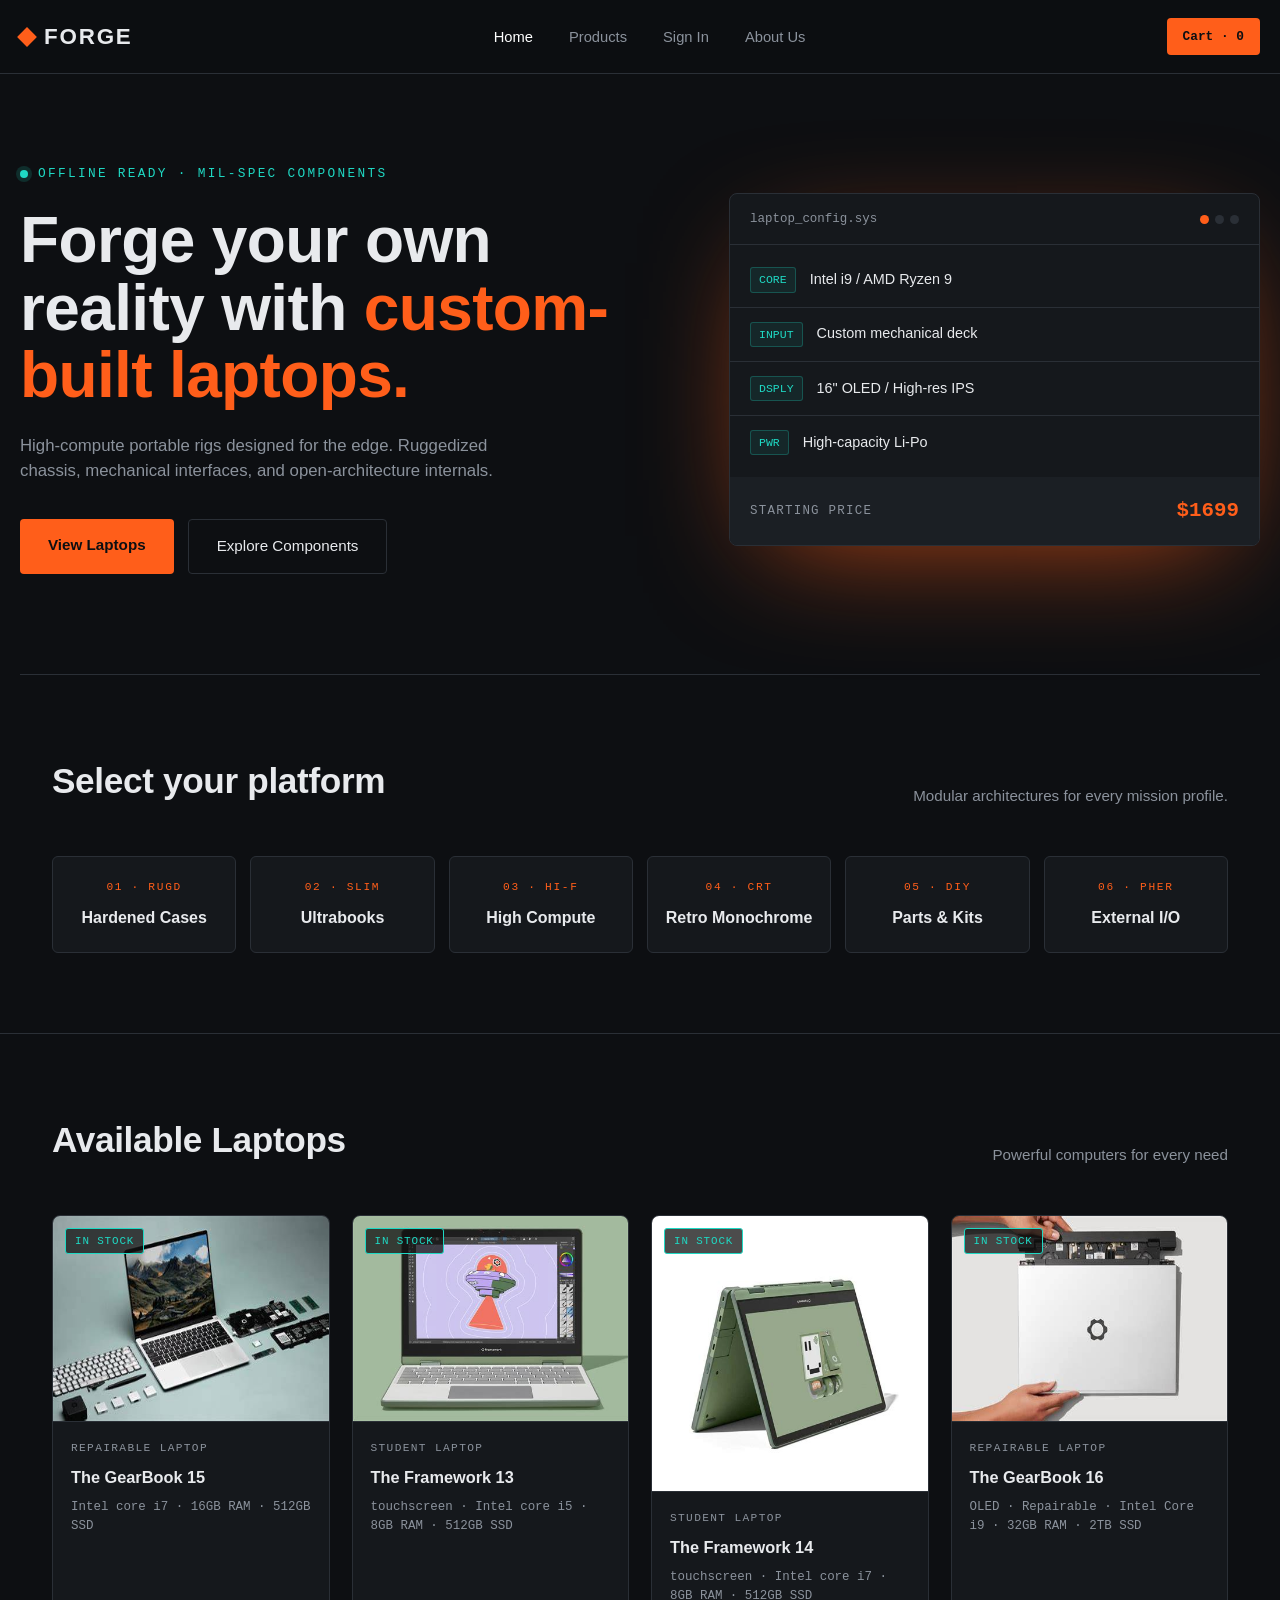
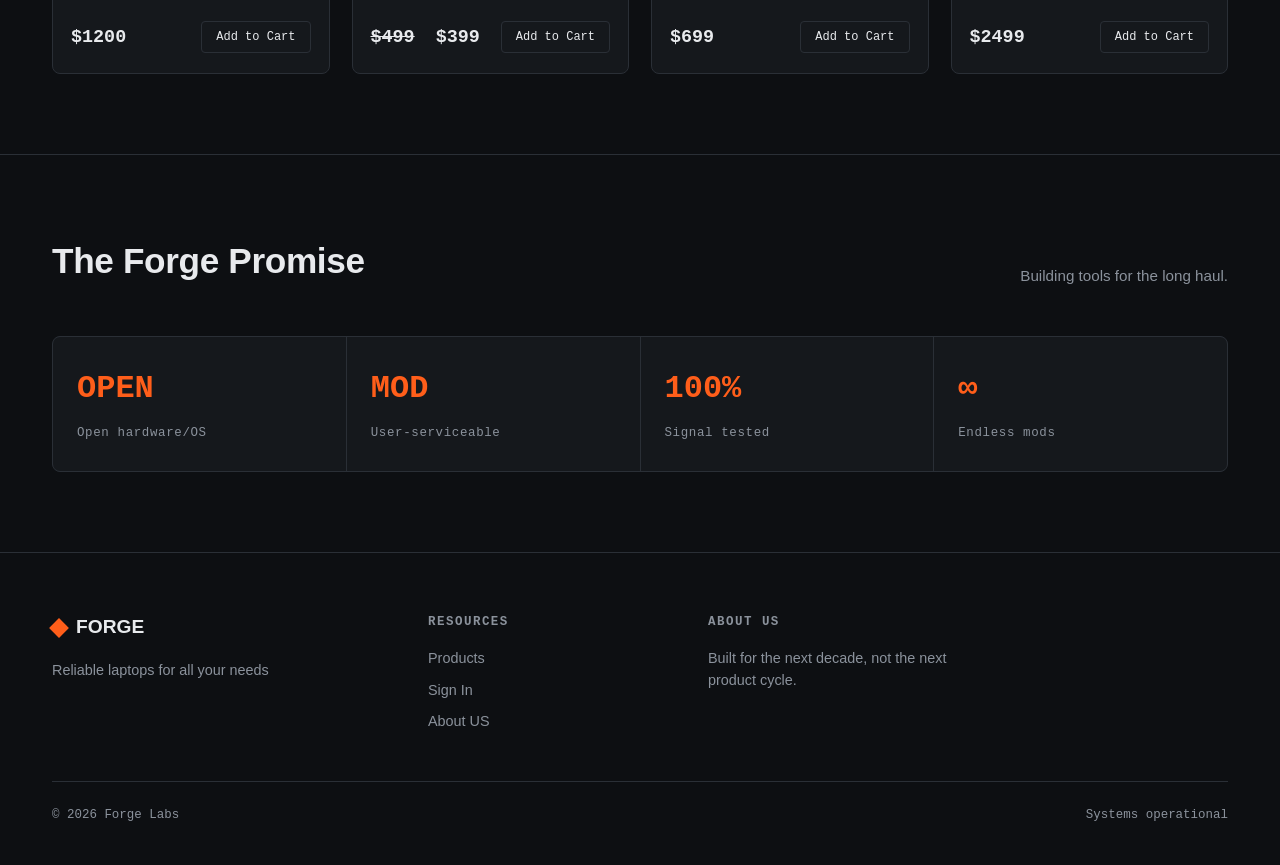
==== commit a8130887: "Update Price" ====
--- a/index.html
+++ b/index.html
@@ -212,7 +212,7 @@
                             <div class="product-image">
                                 <img
                                     src="/public/framework4.jpg"
-                                    alt="Laptop"
+                                    alt="Pocket Deck"
                                 />
                                 <span class="stock-tag">In stock</span>
                             </div>
@@ -222,11 +222,11 @@
                                 >
                                 <h3 class="product-name">The GearBook 16</h3>
                                 <p class="product-specs">
-                                    OLED · Repairable · Intel Core i9 · 16GB RAM
+                                    OLED · Repairable · Intel Core i9 · 32GB RAM
                                     · 2TB SSD
                                 </p>
                                 <div class="product-footer">
-                                    <span class="product-price">$2700</span>
+                                    <span class="product-price">$2499</span>
                                     <button class="add-btn">Add to Cart</button>
                                 </div>
                             </div>
